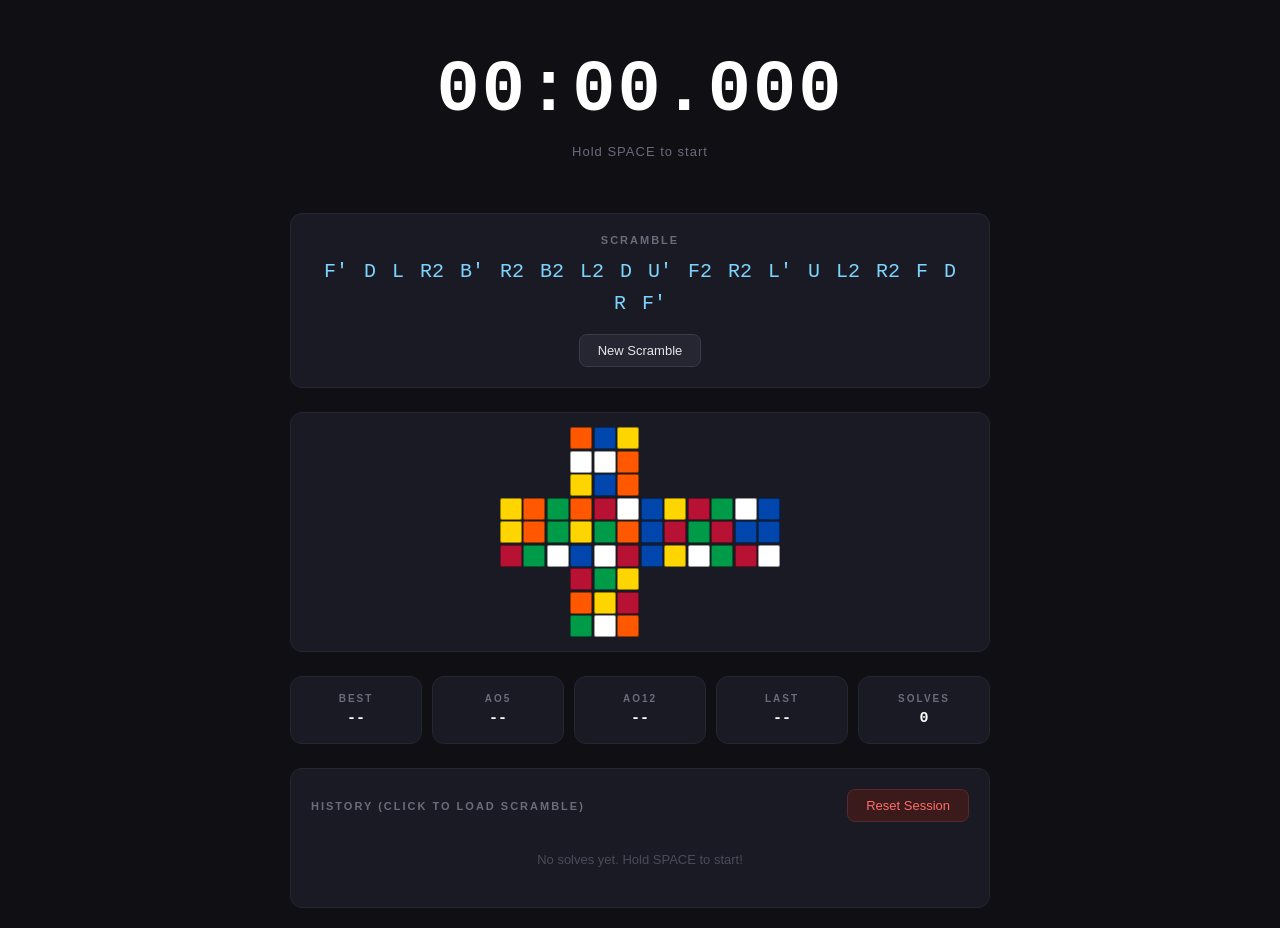
==== index.html @ bd3e9ddd "Initial commit" ====
<!DOCTYPE html>
<html lang="en">
<head>
  <meta charset="UTF-8">
  <meta name="viewport" content="width=device-width, initial-scale=1.0">
  <title>Rubik's Cube Timer</title>
  <link rel="stylesheet" href="style.css">
</head>
<body>

    <div class="app">

    <!-- Timer -->
    <div class="timer-box">
      <div id="timer" class="timer">00:00.000</div>
      <div id="status" class="status">Hold SPACE to start</div>
    </div>

    <!-- Scramble Display -->
    <div class="scramble-box">
      <div class="label">SCRAMBLE</div>
      <div id="scramble" class="scramble">R U' F2 L D' B R2 U F' L2 D B' R U2 F D' L B2 R' U F2 D</div>
      <button id="newScrambleBtn" class="btn-small">New Scramble</button>
    </div>

    <!-- Cube Preview -->
    <div class="cube-box">
      <div id="cube" class="cube"></div>
    </div>

    <!-- Stats -->
    <div class="stats-box">
      <div class="stat">
        <div class="stat-label">BEST</div>
        <div id="best" class="stat-value">--</div>
      </div>
      <div class="stat">
        <div class="stat-label">AO5</div>
        <div id="ao5" class="stat-value">--</div>
      </div>
      <div class="stat">
        <div class="stat-label">AO12</div>
        <div id="ao12" class="stat-value">--</div>
      </div>
      <div class="stat">
        <div class="stat-label">LAST</div>
        <div id="last" class="stat-value">--</div>
      </div>
      <div class="stat">
        <div class="stat-label">SOLVES</div>
        <div id="count" class="stat-value">0</div>
      </div>
    </div>

       <!-- History -->
    <div class="history-box">
      <div class="history-header">
        <div class="label">HISTORY (click to load scramble)</div>
        <button id="resetBtn" class="btn-small btn-danger">Reset Session</button>
      </div>
      <div id="history" class="history"></div>
    </div>

  </div>
    <!-- Modal -->
  <div id="modal" class="modal-overlay hidden">
    <div class="modal-card">
      <button id="modalClose" class="modal-close">×</button>

      <div class="modal-solve-number" id="modalSolveNumber">SOLVE #0</div>
      <div class="modal-time" id="modalTime">00:00.000</div>
      <div class="modal-date" id="modalDate">—</div>

      <div class="modal-section-label">SCRAMBLE</div>
      <div class="modal-scramble" id="modalScramble">—</div>

      <div class="modal-section-label">CUBE PREVIEW</div>
      <div id="modalCube" class="modal-cube"></div>

      <div class="modal-actions">
        <button id="modalLoad" class="btn-small">Load This Scramble</button>
        <button id="modalCloseBtn" class="btn-small">Close</button>
      </div>
    </div>
  </div>

   <script src="cube.js"></script>
  <script src="script.js"></script>
</body>
</html>
---- style.css ----
/* ================================
   RESET & BASE
   ================================ */
* {
  margin: 0;
  padding: 0;
  box-sizing: border-box;
}

body {
  font-family: 'Segoe UI', Tahoma, sans-serif;
  background: #0f0f14;
  color: #e6e6e6;
  min-height: 100vh;
  display: flex;
  justify-content: center;
  align-items: center;
  padding: 20px;
  user-select: none;
}

.app {
  width: 100%;
  max-width: 700px;
  display: flex;
  flex-direction: column;
  gap: 24px;
}

/* ================================
   LABELS
   ================================ */
.label {
  font-size: 11px;
  letter-spacing: 2px;
  color: #6b6b7b;
  text-transform: uppercase;
  margin-bottom: 10px;
  font-weight: 600;
}

/* ================================
   SCRAMBLE BOX
   ================================ */
.scramble-box {
  background: #1a1a24;
  border: 1px solid #262633;
  border-radius: 12px;
  padding: 20px;
  text-align: center;
}

.scramble {
  font-family: 'Consolas', 'Courier New', monospace;
  font-size: 20px;
  color: #7dd3fc;
  line-height: 1.6;
  margin-bottom: 14px;
  word-spacing: 4px;
}

.btn-small {
  background: #262633;
  color: #e6e6e6;
  border: 1px solid #3a3a4a;
  padding: 8px 18px;
  border-radius: 8px;
  cursor: pointer;
  font-size: 13px;
  transition: all 0.15s;
}

.btn-small:hover {
  background: #3a3a4a;
  border-color: #4a4a5a;
}

.btn-small:active {
  transform: scale(0.97);
}

/* ================================
   TIMER BOX
   ================================ */
.timer-box {
  text-align: center;
  padding: 30px 20px;
}

.timer {
  font-family: 'Consolas', 'Courier New', monospace;
  font-size: 72px;
  font-weight: 700;
  color: #ffffff;
  letter-spacing: 2px;
  transition: color 0.15s;
}

.timer.ready {
  color: #4ade80;
}

.timer.running {
  color: #7dd3fc;
}

.status {
  margin-top: 12px;
  font-size: 13px;
  color: #6b6b7b;
  letter-spacing: 1px;
}

/* ================================
   STATS BOX
   ================================ */
.stats-box {
  display: grid;
  grid-template-columns: repeat(5, 1fr);
  gap: 10px;
}

@media (max-width: 700px) {
  .stats-box {
    grid-template-columns: repeat(3, 1fr);
  }
}
.stat {
  background: #1a1a24;
  border: 1px solid #262633;
  border-radius: 12px;
  padding: 16px;
  text-align: center;
}

.stat-label {
  font-size: 10px;
  letter-spacing: 2px;
  color: #6b6b7b;
  margin-bottom: 6px;
  font-weight: 600;
}

.stat-value {
  font-family: 'Consolas', 'Courier New', monospace;
  font-size: 15px;
  color: #ffffff;
  font-weight: 600;
}

/* ================================
   HISTORY BOX
   ================================ */
.history-box {
  background: #1a1a24;
  border: 1px solid #262633;
  border-radius: 12px;
  padding: 20px;
}

.history {
  display: flex;
  flex-direction: column;
  gap: 8px;
  max-height: 280px;
  overflow-y: auto;
}

.history-empty {
  color: #4a4a5a;
  font-size: 13px;
  text-align: center;
  padding: 20px 0;
}

.history-item {
  display: flex;
  justify-content: space-between;
  align-items: center;
  padding: 10px 14px;
  background: #0f0f14;
  border: 1px solid #262633;
  border-radius: 8px;
  cursor: pointer;
  transition: all 0.15s;
  gap: 12px;
}

.history-item:hover {
  border-color: #3a3a4a;
  background: #15151d;
}

.history-item.pb {
  border-color: #4ade80;
  background: rgba(74, 222, 128, 0.08);
}

.history-time {
  font-family: 'Consolas', 'Courier New', monospace;
  font-size: 16px;
  color: #ffffff;
  font-weight: 600;
  white-space: nowrap;
}

.history-scramble {
  font-family: 'Consolas', 'Courier New', monospace;
  font-size: 11px;
  color: #6b6b7b;
  overflow: hidden;
  text-overflow: ellipsis;
  white-space: nowrap;
  flex: 1;
  text-align: right;
}

.pb-badge {
  font-size: 10px;
  background: #4ade80;
  color: #0f0f14;
  padding: 2px 6px;
  border-radius: 4px;
  font-weight: 700;
  letter-spacing: 1px;
}

/* ================================
   SCROLLBAR
   ================================ */
.history::-webkit-scrollbar {
  width: 6px;
}

.history::-webkit-scrollbar-track {
  background: transparent;
}

.history::-webkit-scrollbar-thumb {
  background: #3a3a4a;
  border-radius: 3px;
}

/* ================================
   MOBILE
   ================================ */
@media (max-width: 500px) {
  .timer {
    font-size: 52px;
  }
  .scramble {
    font-size: 16px;
  }
  .stats-box {
    grid-template-columns: 1fr 1fr 1fr;
  }
  .history-scramble {
    display: none;
  }
}/* ================================
   CUBE PREVIEW
   ================================ */
.cube-box {
  background: #1a1a24;
  border: 1px solid #262633;
  border-radius: 12px;
  padding: 14px;
  display: flex;
  justify-content: center;
}

.cube {
  display: grid;
  grid-template-columns: repeat(12, 1fr);
  grid-template-rows: repeat(9, 1fr);
  gap: 1.5px;
  width: 100%;
  max-width: 280px;
  aspect-ratio: 12 / 9;
}

.sticker {
  border-radius: 2px;
  border: 1px solid rgba(0, 0, 0, 0.4);
}

.sticker.W { background: #ffffff; }
.sticker.Y { background: #ffd500; }
.sticker.G { background: #009b48; }
.sticker.B { background: #0046ad; }
.sticker.O { background: #ff5800; }
.sticker.R { background: #b71234; }

@media (max-width: 500px) {
  .cube {
    max-width: 220px;
  }
}/* ================================
   HISTORY HEADER + RESET BUTTON
   ================================ */
.history-header {
  display: flex;
  justify-content: space-between;
  align-items: center;
  margin-bottom: 10px;
}

.history-header .label {
  margin-bottom: 0;
}

.btn-danger {
  background: #3a1a1a;
  border-color: #5a2a2a;
  color: #ff6b6b;
}

.btn-danger:hover {
  background: #5a2a2a;
  border-color: #8a3a3a;
  color: #ff8888;
}/* ================================
   MODAL
   ================================ */
.modal-overlay {
  position: fixed;
  inset: 0;
  background: rgba(0, 0, 0, 0.75);
  backdrop-filter: blur(4px);
  display: flex;
  justify-content: center;
  align-items: center;
  z-index: 1000;
  padding: 20px;
  opacity: 1;
  transition: opacity 0.2s ease;
}

.modal-overlay.hidden {
  display: none;
}

.modal-card {
  background: #1a1a24;
  border: 1px solid #2a2a3a;
  border-radius: 16px;
  padding: 28px;
  width: 100%;
  max-width: 440px;
  max-height: 90vh;
  overflow-y: auto;
  position: relative;
  text-align: center;
  animation: modalIn 0.2s ease;
}

@keyframes modalIn {
  from { opacity: 0; transform: scale(0.95) translateY(10px); }
  to   { opacity: 1; transform: scale(1)   translateY(0); }
}

.modal-close {
  position: absolute;
  top: 12px;
  right: 16px;
  background: transparent;
  border: none;
  color: #6b6b7b;
  font-size: 28px;
  cursor: pointer;
  line-height: 1;
  padding: 0;
  width: 32px;
  height: 32px;
  border-radius: 6px;
  transition: all 0.15s;
}

.modal-close:hover {
  background: #2a2a3a;
  color: #ffffff;
}

.modal-solve-number {
  font-size: 11px;
  letter-spacing: 2px;
  color: #6b6b7b;
  font-weight: 600;
  margin-bottom: 10px;
}

.modal-time {
  font-family: 'Consolas', 'Courier New', monospace;
  font-size: 40px;
  font-weight: 700;
  color: #ffffff;
  letter-spacing: 1px;
}

.modal-date {
  font-size: 12px;
  color: #6b6b7b;
  margin-top: 6px;
  margin-bottom: 22px;
}

.modal-section-label {
  font-size: 10px;
  letter-spacing: 2px;
  color: #6b6b7b;
  font-weight: 600;
  margin-bottom: 10px;
  text-align: left;
}

.modal-scramble {
  font-family: 'Consolas', 'Courier New', monospace;
  font-size: 16px;
  color: #7dd3fc;
  line-height: 1.6;
  word-spacing: 4px;
  background: #0f0f14;
  border: 1px solid #262633;
  border-radius: 10px;
  padding: 14px;
  margin-bottom: 22px;
  text-align: center;
}

.modal-cube {
  display: grid;
  grid-template-columns: repeat(12, 1fr);
  grid-template-rows: repeat(9, 1fr);
  gap: 1.5px;
  width: 100%;
  max-width: 260px;
  aspect-ratio: 12 / 9;
  margin: 0 auto 24px;
}

.modal-actions {
  display: flex;
  gap: 10px;
  justify-content: center;
}

.modal-actions .btn-small {
  flex: 1;
}
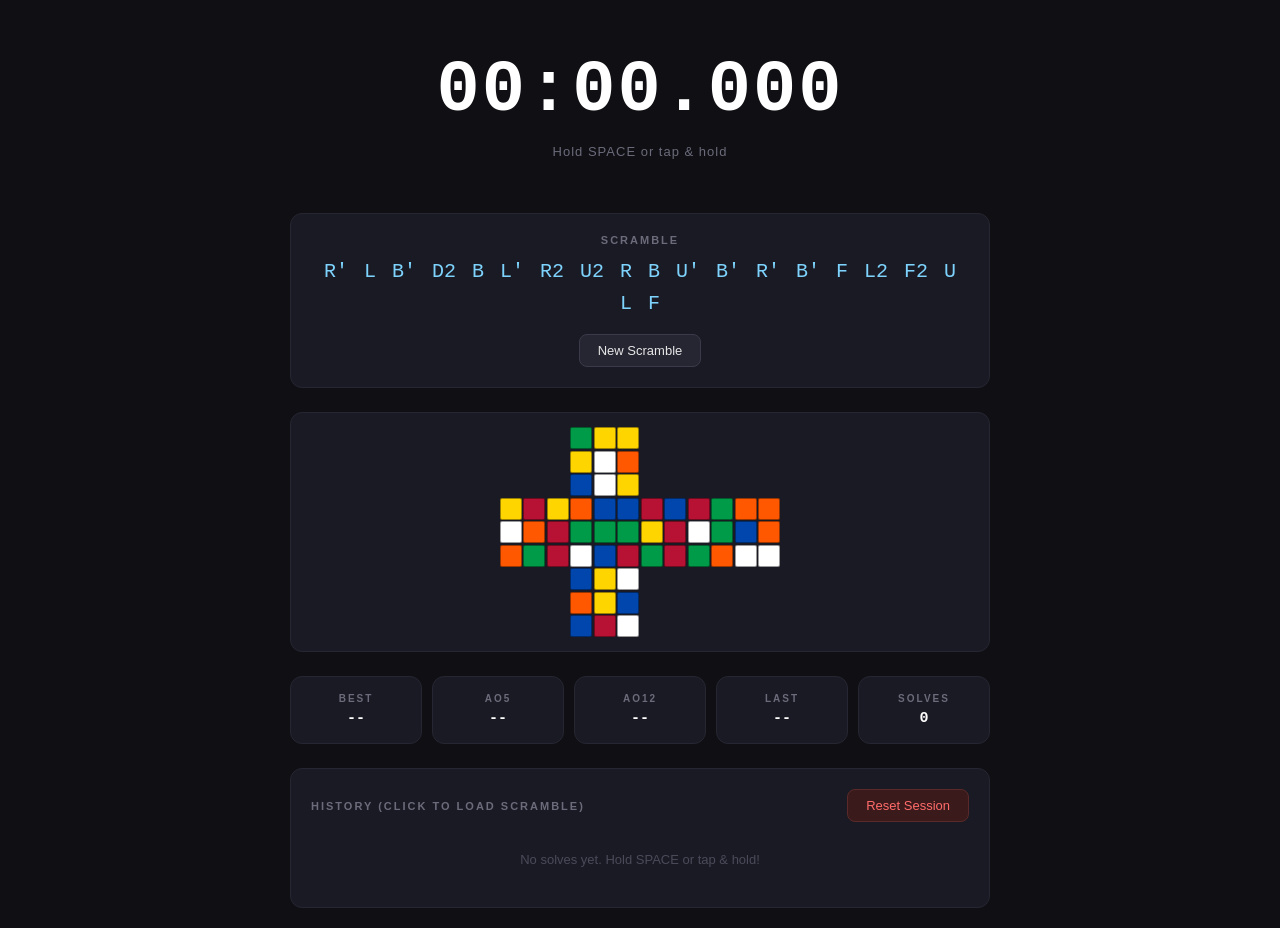
==== commit 37706f97: "Add touch support for mobile timer" ====
--- a/index.html
+++ b/index.html
@@ -10,10 +10,10 @@
 
     <div class="app">
 
-    <!-- Timer -->
-    <div class="timer-box">
+        <!-- Timer -->
+    <div class="timer-box" id="timerBox">
       <div id="timer" class="timer">00:00.000</div>
-      <div id="status" class="status">Hold SPACE to start</div>
+      <div id="status" class="status">Hold SPACE or tap &amp; hold</div>
     </div>
 
     <!-- Scramble Display -->
--- a/style.css
+++ b/style.css
@@ -446,4 +446,16 @@
 
 .modal-actions .btn-small {
   flex: 1;
+}/* ================================
+   TIMER TOUCH AREA
+   ================================ */
+.timer-box {
+  cursor: pointer;
+  -webkit-tap-highlight-color: transparent;  /* remove blue flash on mobile */
+  touch-action: manipulation;                /* prevent double-tap zoom */
+  user-select: none;
+}
+
+.timer-box:active .timer {
+  opacity: 0.9;
 }
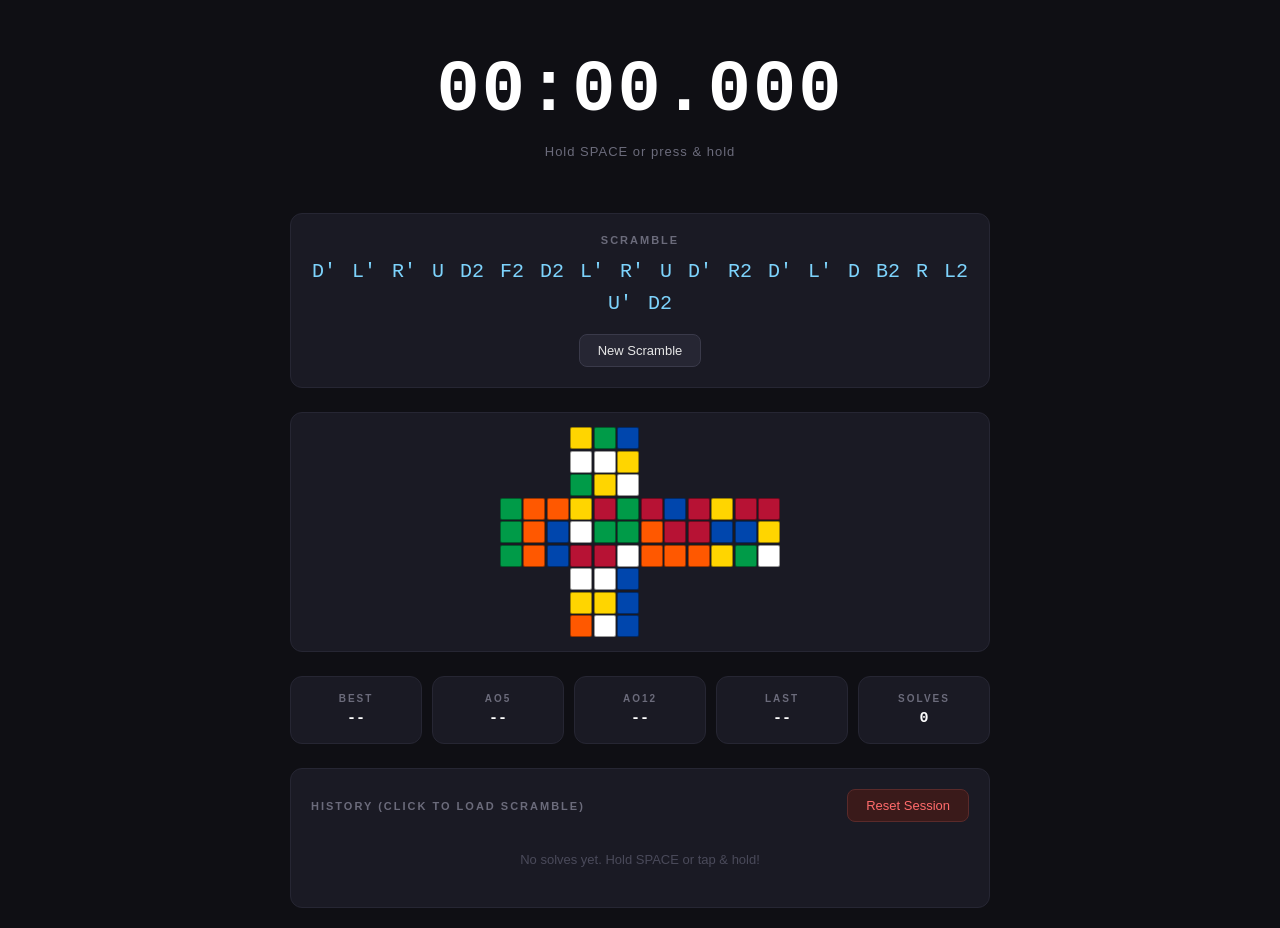
==== commit 179f2c99: "Add red/green hold-to-arm timer state" ====
--- a/index.html
+++ b/index.html
@@ -13,7 +13,7 @@
         <!-- Timer -->
     <div class="timer-box" id="timerBox">
       <div id="timer" class="timer">00:00.000</div>
-      <div id="status" class="status">Hold SPACE or tap &amp; hold</div>
+    <div id="status" class="status">Hold SPACE or press &amp; hold</div>
     </div>
 
     <!-- Scramble Display -->
--- a/style.css
+++ b/style.css
@@ -96,8 +96,19 @@
   transition: color 0.15s;
 }
 
+/* Pressed but not ready — holding */
+.timer.holding {
+  color: #ff4444;
+}
+
+/* Armed and ready to start */
 .timer.ready {
   color: #4ade80;
+}
+
+/* Timer is running */
+.timer.running {
+  color: #7dd3fc;
 }
 
 .timer.running {
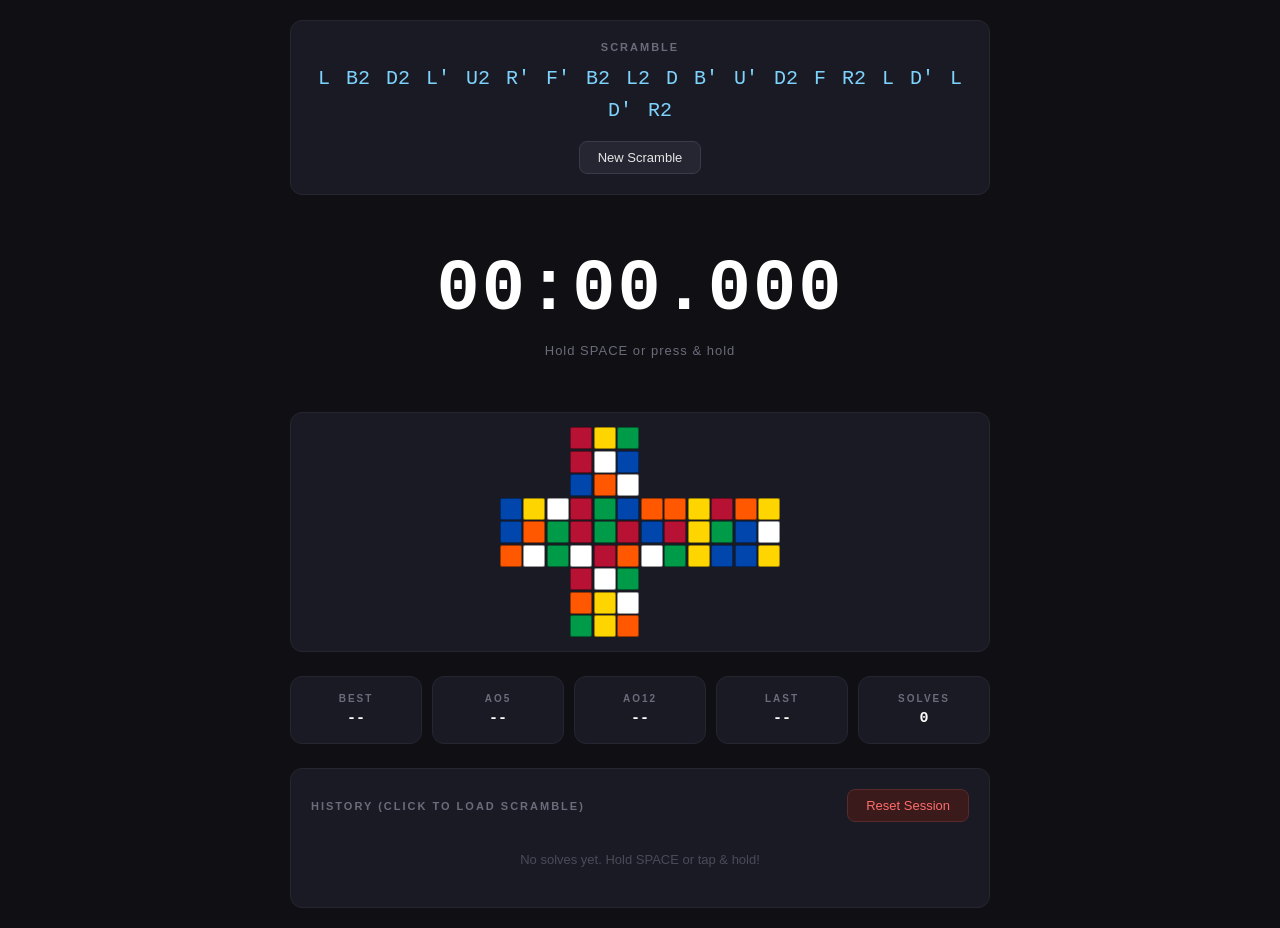
==== commit eb0b179c: "Update styles and cube preview" ====
--- a/index.html
+++ b/index.html
@@ -10,17 +10,17 @@
 
     <div class="app">
 
-        <!-- Timer -->
-    <div class="timer-box" id="timerBox">
-      <div id="timer" class="timer">00:00.000</div>
-    <div id="status" class="status">Hold SPACE or press &amp; hold</div>
-    </div>
-
     <!-- Scramble Display -->
     <div class="scramble-box">
       <div class="label">SCRAMBLE</div>
       <div id="scramble" class="scramble">R U' F2 L D' B R2 U F' L2 D B' R U2 F D' L B2 R' U F2 D</div>
       <button id="newScrambleBtn" class="btn-small">New Scramble</button>
+    </div>
+
+    <!-- Timer -->
+    <div class="timer-box" id="timerBox">
+      <div id="timer" class="timer">00:00.000</div>
+      <div id="status" class="status">Hold SPACE or press &amp; hold</div>
     </div>
 
     <!-- Cube Preview -->
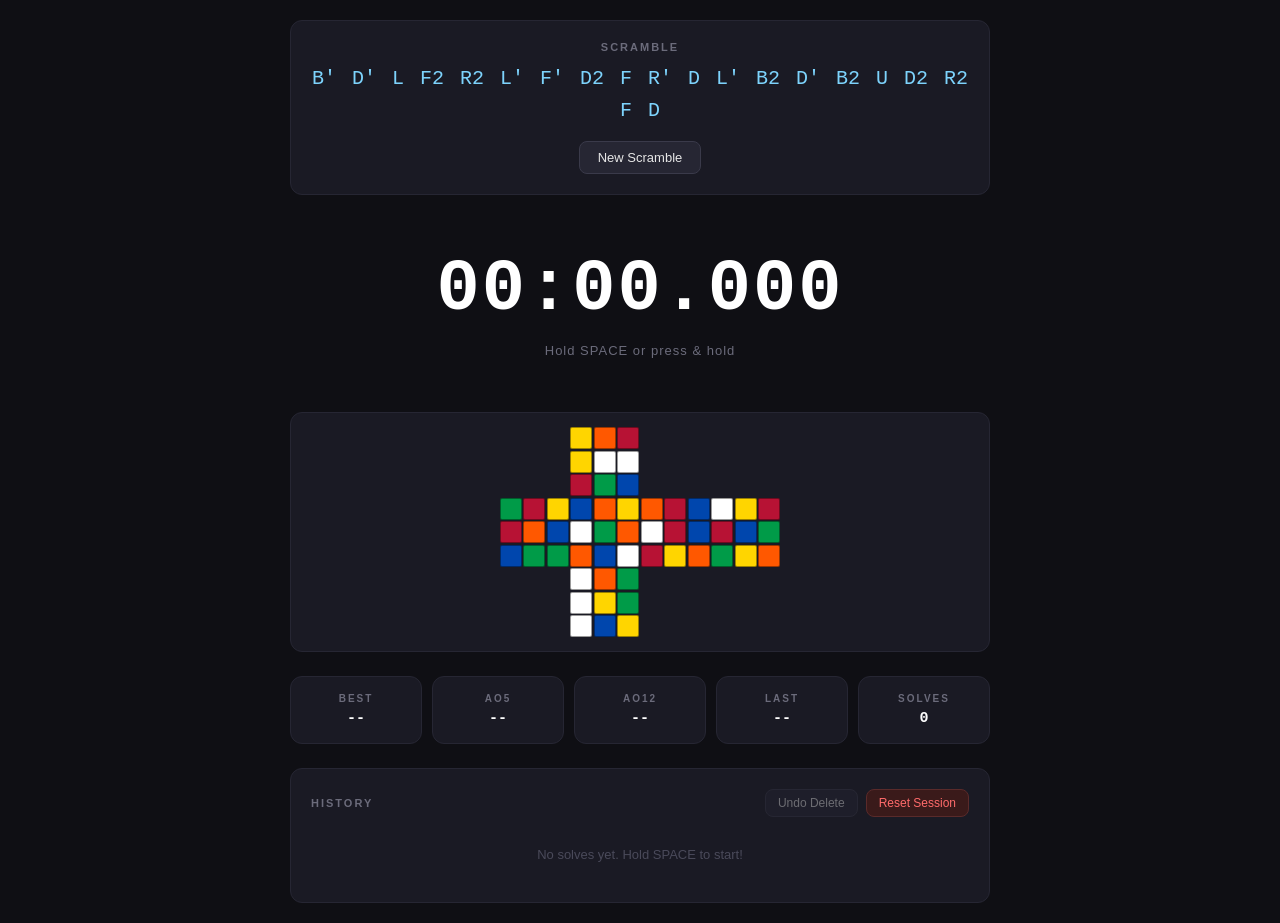
==== commit fbc64054: "Add delete solve, undo delete, fix history layout" ====
--- a/index.html
+++ b/index.html
@@ -8,7 +8,7 @@
 </head>
 <body>
 
-    <div class="app">
+  <div class="app">
 
     <!-- Scramble Display -->
     <div class="scramble-box">
@@ -52,17 +52,21 @@
       </div>
     </div>
 
-       <!-- History -->
+    <!-- History -->
     <div class="history-box">
       <div class="history-header">
-        <div class="label">HISTORY (click to load scramble)</div>
-        <button id="resetBtn" class="btn-small btn-danger">Reset Session</button>
+        <div class="label">HISTORY</div>
+        <div class="history-actions">
+          <button id="undoBtn" class="btn-small" disabled>Undo Delete</button>
+          <button id="resetBtn" class="btn-small btn-danger">Reset Session</button>
+        </div>
       </div>
       <div id="history" class="history"></div>
     </div>
 
   </div>
-    <!-- Modal -->
+
+  <!-- Modal -->
   <div id="modal" class="modal-overlay hidden">
     <div class="modal-card">
       <button id="modalClose" class="modal-close">×</button>
@@ -84,7 +88,7 @@
     </div>
   </div>
 
-   <script src="cube.js"></script>
+  <script src="cube.js"></script>
   <script src="script.js"></script>
 </body>
 </html>
--- a/style.css
+++ b/style.css
@@ -469,4 +469,42 @@
 
 .timer-box:active .timer {
   opacity: 0.9;
+}
+/* ================================
+   HISTORY ACTIONS
+   ================================ */
+.history-actions {
+  display: flex;
+  gap: 8px;
+}
+
+.history-actions .btn-small {
+  padding: 6px 12px;
+  font-size: 12px;
+}
+
+.btn-small:disabled {
+  opacity: 0.4;
+  cursor: not-allowed;
+  transform: none !important;
+  box-shadow: none !important;
+}
+
+/* Delete button on each history item */
+.history-delete {
+  background: transparent;
+  border: none;
+  color: #6b6b7b;
+  font-size: 18px;
+  cursor: pointer;
+  padding: 0 4px;
+  border-radius: 4px;
+  line-height: 1;
+  flex-shrink: 0;
+  transition: all 0.15s;
+}
+
+.history-delete:hover {
+  background: rgba(239, 68, 68, 0.15);
+  color: #dc2626;
 }
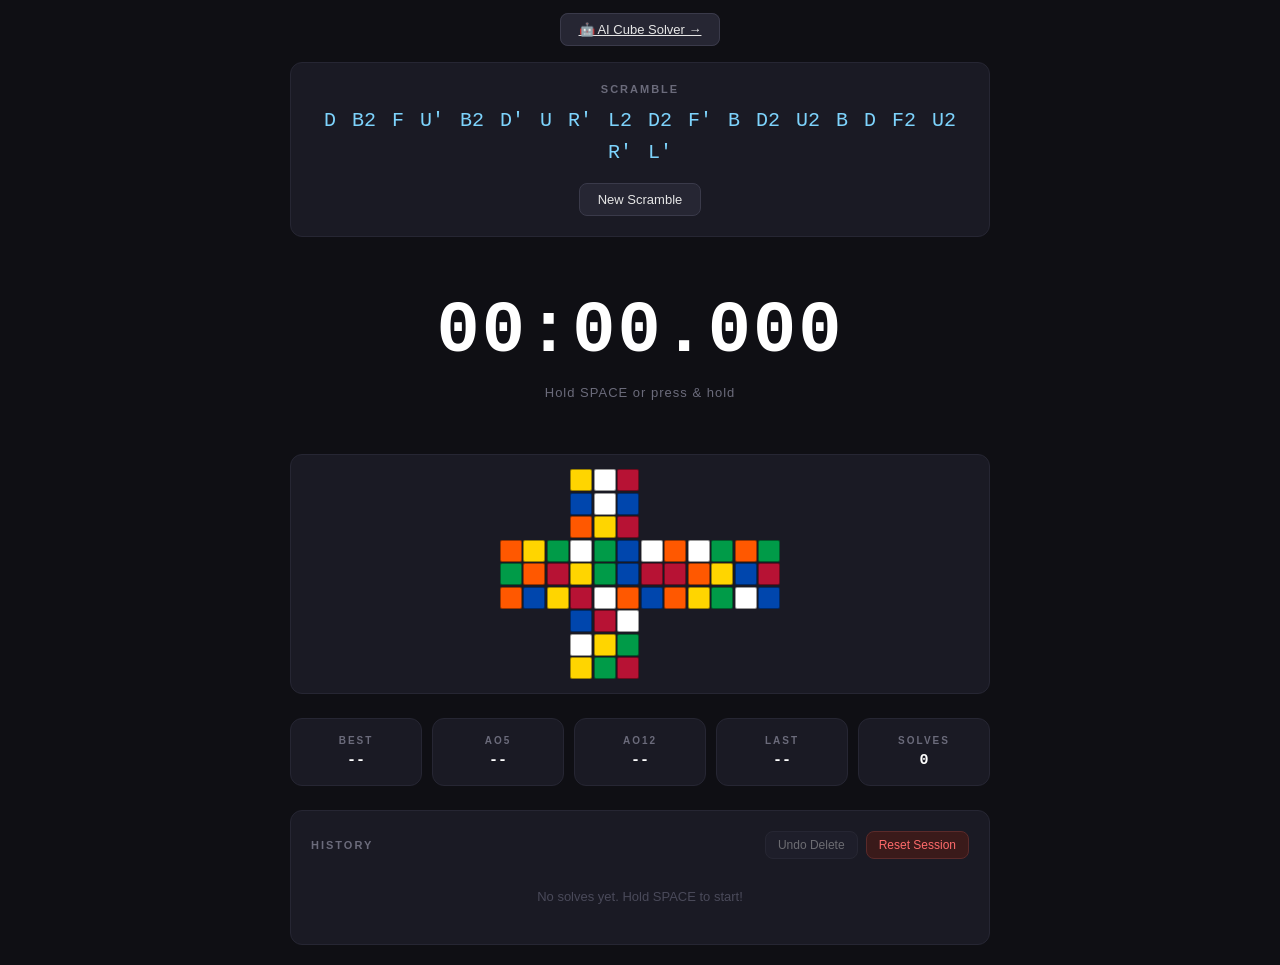
==== commit 116e92e2: "Add AI Cube Solver page connected to Render API" ====
--- a/index.html
+++ b/index.html
@@ -9,6 +9,10 @@
 <body>
 
   <div class="app">
+        <!-- Link to Solver -->
+    <div class="solver-link-box">
+      <a href="solver.html" class="btn-small">🤖 AI Cube Solver →</a>
+    </div>
 
     <!-- Scramble Display -->
     <div class="scramble-box">
--- a/style.css
+++ b/style.css
@@ -507,4 +507,7 @@
 .history-delete:hover {
   background: rgba(239, 68, 68, 0.15);
   color: #dc2626;
+}
+.solver-link-box {
+  text-align: center;
 }
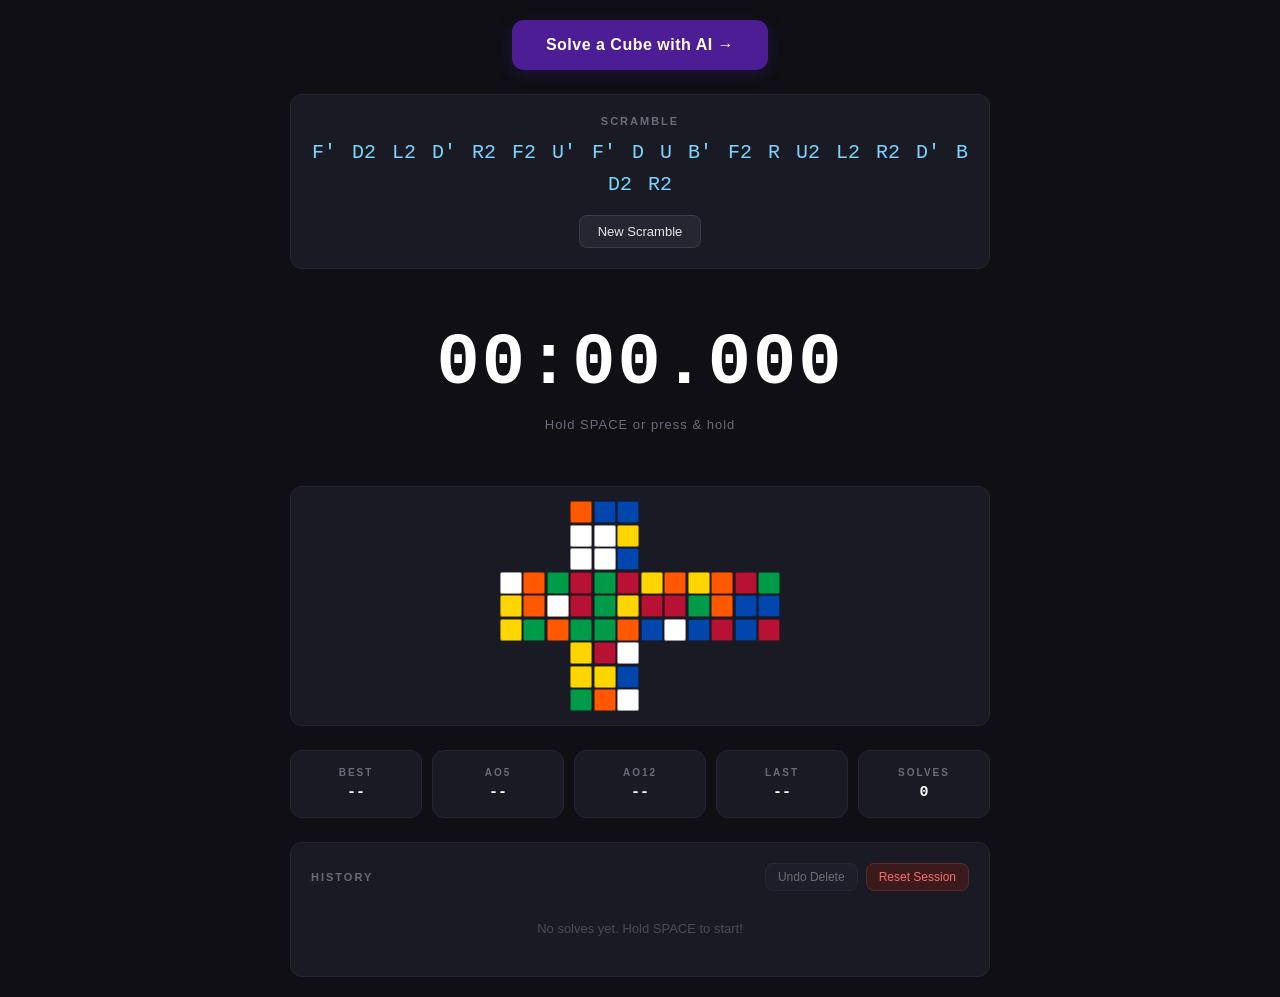
==== commit 58806550: "Make solver button more prominent on timer page" ====
--- a/index.html
+++ b/index.html
@@ -9,9 +9,10 @@
 <body>
 
   <div class="app">
-        <!-- Link to Solver -->
+    
+            <!-- Link to Solver -->
     <div class="solver-link-box">
-      <a href="solver.html" class="btn-small">🤖 AI Cube Solver →</a>
+      <a href="solver.html" class="btn-solver">Solve a Cube with AI →</a>
     </div>
 
     <!-- Scramble Display -->
--- a/style.css
+++ b/style.css
@@ -508,6 +508,47 @@
   background: rgba(239, 68, 68, 0.15);
   color: #dc2626;
 }
+/* ================================
+   SOLVER LINK BUTTON
+   ================================ */
 .solver-link-box {
   text-align: center;
+}
+
+.btn-solver {
+  display: inline-block;
+  background: #4c1d95;
+  color: #ffffff;
+  border: 2px solid #4c1d95;
+  padding: 14px 32px;
+  border-radius: 12px;
+  font-size: 16px;
+  font-weight: 700;
+  letter-spacing: 0.5px;
+  text-decoration: none;
+  transition: all 0.2s;
+  box-shadow: 0 4px 16px rgba(76, 29, 149, 0.3);
+}
+
+.btn-solver:hover {
+  background: #5b21b6;
+  border-color: #5b21b6;
+  color: #ffffff;
+  transform: translateY(-2px);
+  box-shadow: 0 8px 24px rgba(76, 29, 149, 0.45);
+}
+
+.btn-solver:active {
+  transform: translateY(0);
+  box-shadow: 0 4px 16px rgba(76, 29, 149, 0.3);
+}
+
+/* Mobile */
+@media (max-width: 500px) {
+  .btn-solver {
+    padding: 12px 24px;
+    font-size: 15px;
+    width: 100%;
+    max-width: 320px;
+  }
 }
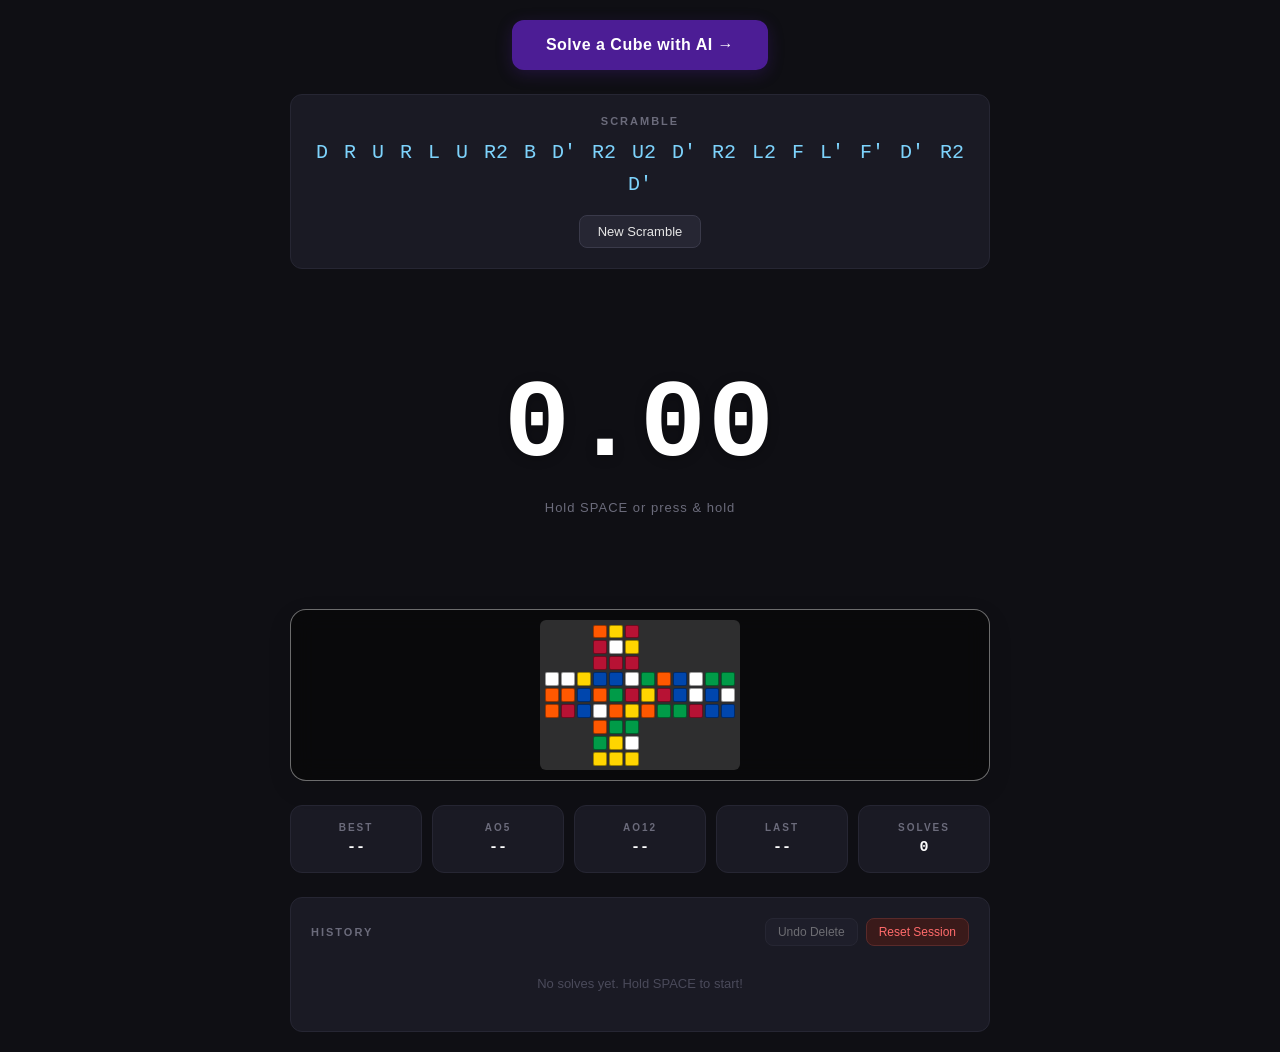
==== commit 93ad86db: "WCA timer format and cube face spacing" ====
--- a/index.html
+++ b/index.html
@@ -9,7 +9,7 @@
 <body>
 
   <div class="app">
-    
+
             <!-- Link to Solver -->
     <div class="solver-link-box">
       <a href="solver.html" class="btn-solver">Solve a Cube with AI →</a>
@@ -24,7 +24,7 @@
 
     <!-- Timer -->
     <div class="timer-box" id="timerBox">
-      <div id="timer" class="timer">00:00.000</div>
+           <div id="timer" class="timer">0.00</div>
       <div id="status" class="status">Hold SPACE or press &amp; hold</div>
     </div>
 
--- a/style.css
+++ b/style.css
@@ -84,16 +84,27 @@
    ================================ */
 .timer-box {
   text-align: center;
-  padding: 30px 20px;
+  padding: 60px 20px;
+  margin: 10px 0;
+  cursor: pointer;
+  -webkit-tap-highlight-color: transparent;
+  touch-action: manipulation;
+  user-select: none;
+  -webkit-user-select: none;
+  min-height: 240px;
+  display: flex;
+  flex-direction: column;
+  justify-content: center;
 }
 
 .timer {
   font-family: 'Consolas', 'Courier New', monospace;
-  font-size: 72px;
+  font-size: 110px;
   font-weight: 700;
   color: #ffffff;
   letter-spacing: 2px;
   transition: color 0.15s;
+  text-shadow: 0 2px 12px rgba(0, 0, 0, 0.25);
 }
 
 /* Pressed but not ready — holding */
@@ -257,44 +268,55 @@
    ================================ */
 @media (max-width: 500px) {
   .timer {
-    font-size: 52px;
+    font-size: 68px;
+  }
+  .timer-box {
+    padding: 50px 16px;
+    min-height: 200px;
   }
   .scramble {
     font-size: 16px;
   }
-  .stats-box {
-    grid-template-columns: 1fr 1fr 1fr;
+  .cube {
+    max-width: 160px;
   }
   .history-scramble {
     display: none;
   }
-}/* ================================
+}
+/* ================================
    CUBE PREVIEW
    ================================ */
 .cube-box {
-  background: #1a1a24;
-  border: 1px solid #262633;
-  border-radius: 12px;
-  padding: 14px;
+  background: rgba(8, 8, 8, 0.75);
+  backdrop-filter: blur(12px);
+  -webkit-backdrop-filter: blur(12px);
+  border: 1px solid rgba(255, 255, 255, 0.4);
+  border-radius: 16px;
+  padding: 10px;
   display: flex;
   justify-content: center;
+  box-shadow: 0 8px 24px rgba(0, 0, 0, 0.1);
 }
 
 .cube {
   display: grid;
   grid-template-columns: repeat(12, 1fr);
   grid-template-rows: repeat(9, 1fr);
-  gap: 1.5px;
+  gap: 1px;
   width: 100%;
-  max-width: 280px;
+  max-width: 200px;
   aspect-ratio: 12 / 9;
+  padding: 4px;
+  background: rgba(255, 255, 255, 0.15);
+  border-radius: 6px;
 }
 
 .sticker {
   border-radius: 2px;
   border: 1px solid rgba(0, 0, 0, 0.4);
-}
-
+  margin: 0.5px;
+}
 .sticker.W { background: #ffffff; }
 .sticker.Y { background: #ffd500; }
 .sticker.G { background: #009b48; }
